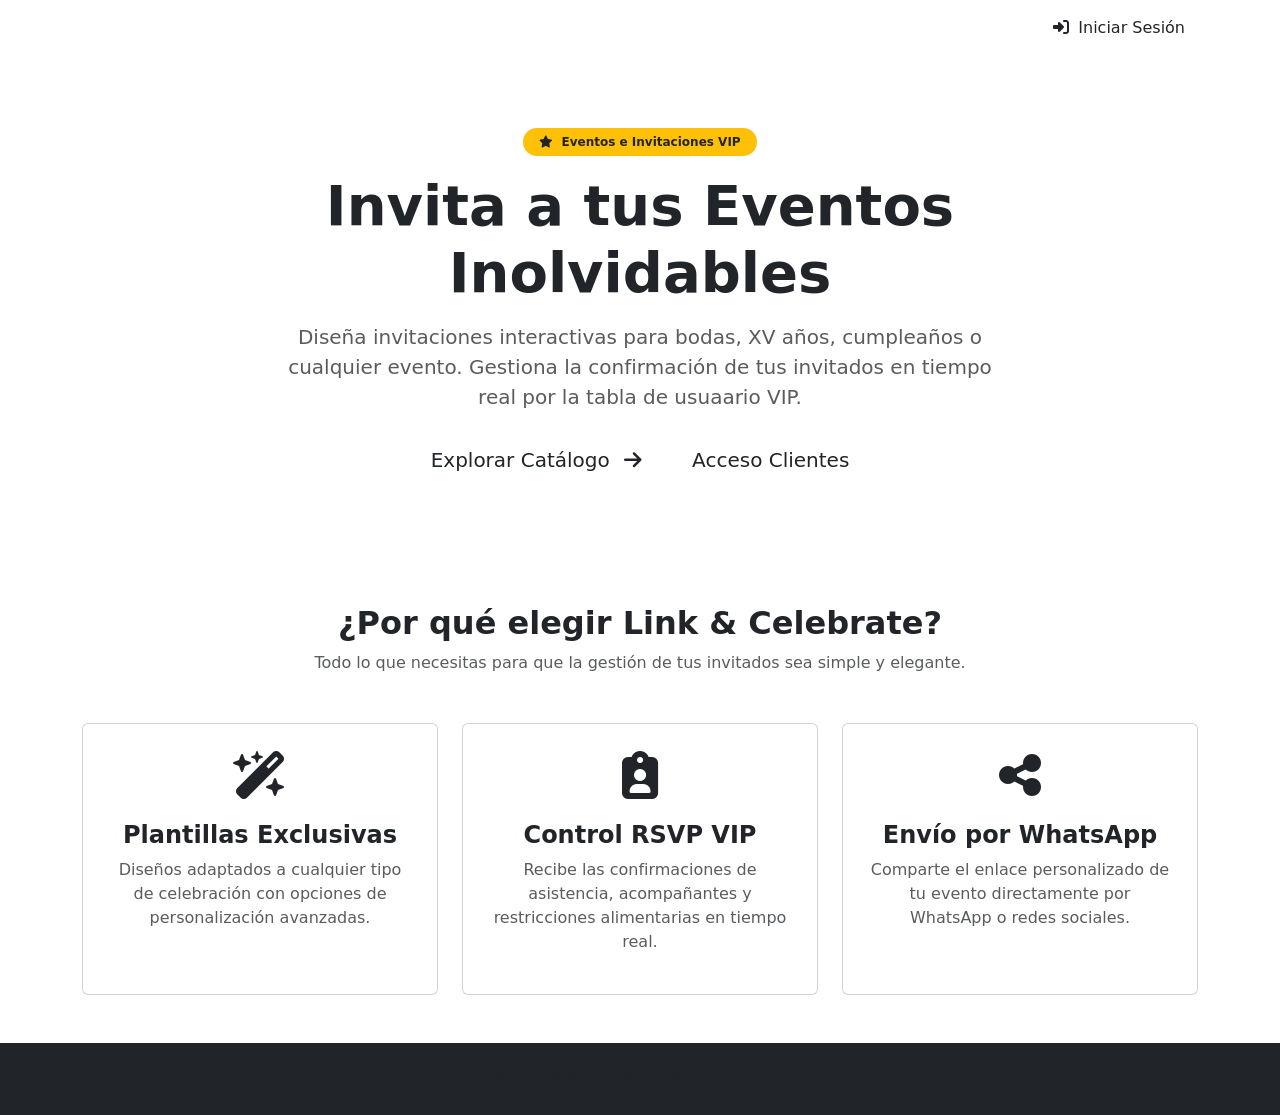
==== backend/src/main/resources/templates/index.html @ 5c07e3cd "feat: se avanzo en el proyecto un 40%" ====
<!DOCTYPE html>
<html xmlns:th="http://www.thymeleaf.org" lang="es">
<head>
    <meta charset="UTF-8">
    <meta name="viewport" content="width=device-width, initial-scale=1.0">
    <title>Link & Celebrate | Invitaciones Digitales</title>

    <!-- Bootstrap 5 CSS -->
    <link href="https://cdn.jsdelivr.net/npm/bootstrap@5.3.0/dist/css/bootstrap.min.css" rel="stylesheet">
    <!-- FontAwesome para Iconos -->
    <link rel="stylesheet" href="https://cdnjs.cloudflare.com/ajax/libs/font-awesome/6.4.0/css/all.min.css">

    <!-- CSS Personalizado (static/style-home.css) -->
    <link rel="stylesheet" th:href="@{/style-home.css}">
</head>
<body>

<!-- NAVBAR -->
<nav class="navbar navbar-expand-lg navbar-dark navbar-custom sticky-top">
    <div class="container">
        <a class="navbar-brand fw-bold" th:href="@{/}">
            <i class="fa-solid fa-champagne-glasses me-2"></i>Link & Celebrate
        </a>
        <button class="navbar-toggler" type="button" data-bs-toggle="collapse" data-bs-target="#navbarNav">
            <span class="navbar-toggler-icon"></span>
        </button>
        <div class="collapse navbar-collapse" id="navbarNav">
            <ul class="navbar-nav ms-auto align-items-center">
                <li class="nav-item">
                    <a class="nav-link active" th:href="@{/}">Inicio</a>
                </li>
                <li class="nav-item">
                    <a class="nav-link" th:href="@{/plantillas-catalogo}">Catálogo</a>
                </li>
                <li class="nav-item ms-lg-3">
                    <a class="btn btn-secondary-dark-custom" th:href="@{/login}">
                        <i class="fa-solid fa-right-to-bracket me-1"></i> Iniciar Sesión
                    </a>
                </li>
            </ul>
        </div>
    </div>
</nav>

<!-- HERO SECTION -->
<header class="hero-section text-center py-5">
    <div class="container py-4">
        <div class="row justify-content-center">
            <div class="col-lg-8">
                    <span class="badge bg-warning text-dark px-3 py-2 rounded-pill mb-3 fw-semibold">
                        <i class="fa-solid fa-star me-1"></i> Eventos e Invitaciones VIP
                    </span>
                <h1 class="display-4 fw-bold mb-3 text-secondary-dark">
                    Invita a tus Eventos Inolvidables
                </h1>
                <p class="lead text-muted mb-4">
                    Diseña invitaciones interactivas para bodas, XV años, cumpleaños o cualquier evento. Gestiona la confirmación de tus invitados en tiempo real por la tabla de usuaario VIP.
                </p>
                <div class="d-flex justify-content-center gap-3">
                    <a th:href="@{/plantillas-catalogo}" class="btn btn-secondary-dark-custom btn-lg">
                        Explorar Catálogo <i class="fa-solid fa-arrow-right ms-2"></i>
                    </a>
                    <a th:href="@{/login}" class="btn btn-outline-dark-custom btn-lg">
                        Acceso Clientes
                    </a>
                </div>
            </div>
        </div>
    </div>
</header>

<!-- CARACTERÍSTICAS -->
<section class="py-5 bg-white">
    <div class="container">
        <div class="text-center mb-5">
            <h2 class="fw-bold text-secondary-dark">¿Por qué elegir Link & Celebrate?</h2>
            <p class="text-muted">Todo lo que necesitas para que la gestión de tus invitados sea simple y elegante.</p>
        </div>

        <div class="row g-4 text-center">
            <div class="col-md-4">
                <div class="card card-custom h-100 p-4">
                    <div class="display-5 title-gold mb-3">
                        <i class="fa-solid fa-wand-magic-sparkles"></i>
                    </div>
                    <h4 class="fw-bold text-secondary-dark">Plantillas Exclusivas</h4>
                    <p class="text-muted">Diseños adaptados a cualquier tipo de celebración con opciones de personalización avanzadas.</p>
                </div>
            </div>

            <div class="col-md-4">
                <div class="card card-custom h-100 p-4">
                    <div class="display-5 title-gold mb-3">
                        <i class="fa-solid fa-clipboard-user"></i>
                    </div>
                    <h4 class="fw-bold text-secondary-dark">Control RSVP VIP</h4>
                    <p class="text-muted">Recibe las confirmaciones de asistencia, acompañantes y restricciones alimentarias en tiempo real.</p>
                </div>
            </div>

            <div class="col-md-4">
                <div class="card card-custom h-100 p-4">
                    <div class="display-5 title-gold mb-3">
                        <i class="fa-solid fa-share-nodes"></i>
                    </div>
                    <h4 class="fw-bold text-secondary-dark">Envío por WhatsApp</h4>
                    <p class="text-muted">Comparte el enlace personalizado de tu evento directamente por WhatsApp o redes sociales.</p>
                </div>
            </div>
        </div>
    </div>
</section>

<!-- FOOTER -->
<footer class="py-4 bg-dark text-white text-center">
    <div class="container">
        <p class="mb-0 text-muted">&copy; 2026 Link & Celebrate. Todos los derechos reservados.</p>
    </div>
</footer>

<!-- Bootstrap JS Bundle -->
<script src="https://cdn.jsdelivr.net/npm/bootstrap@5.3.0/dist/js/bootstrap.bundle.min.js"></script>
</body>
</html>
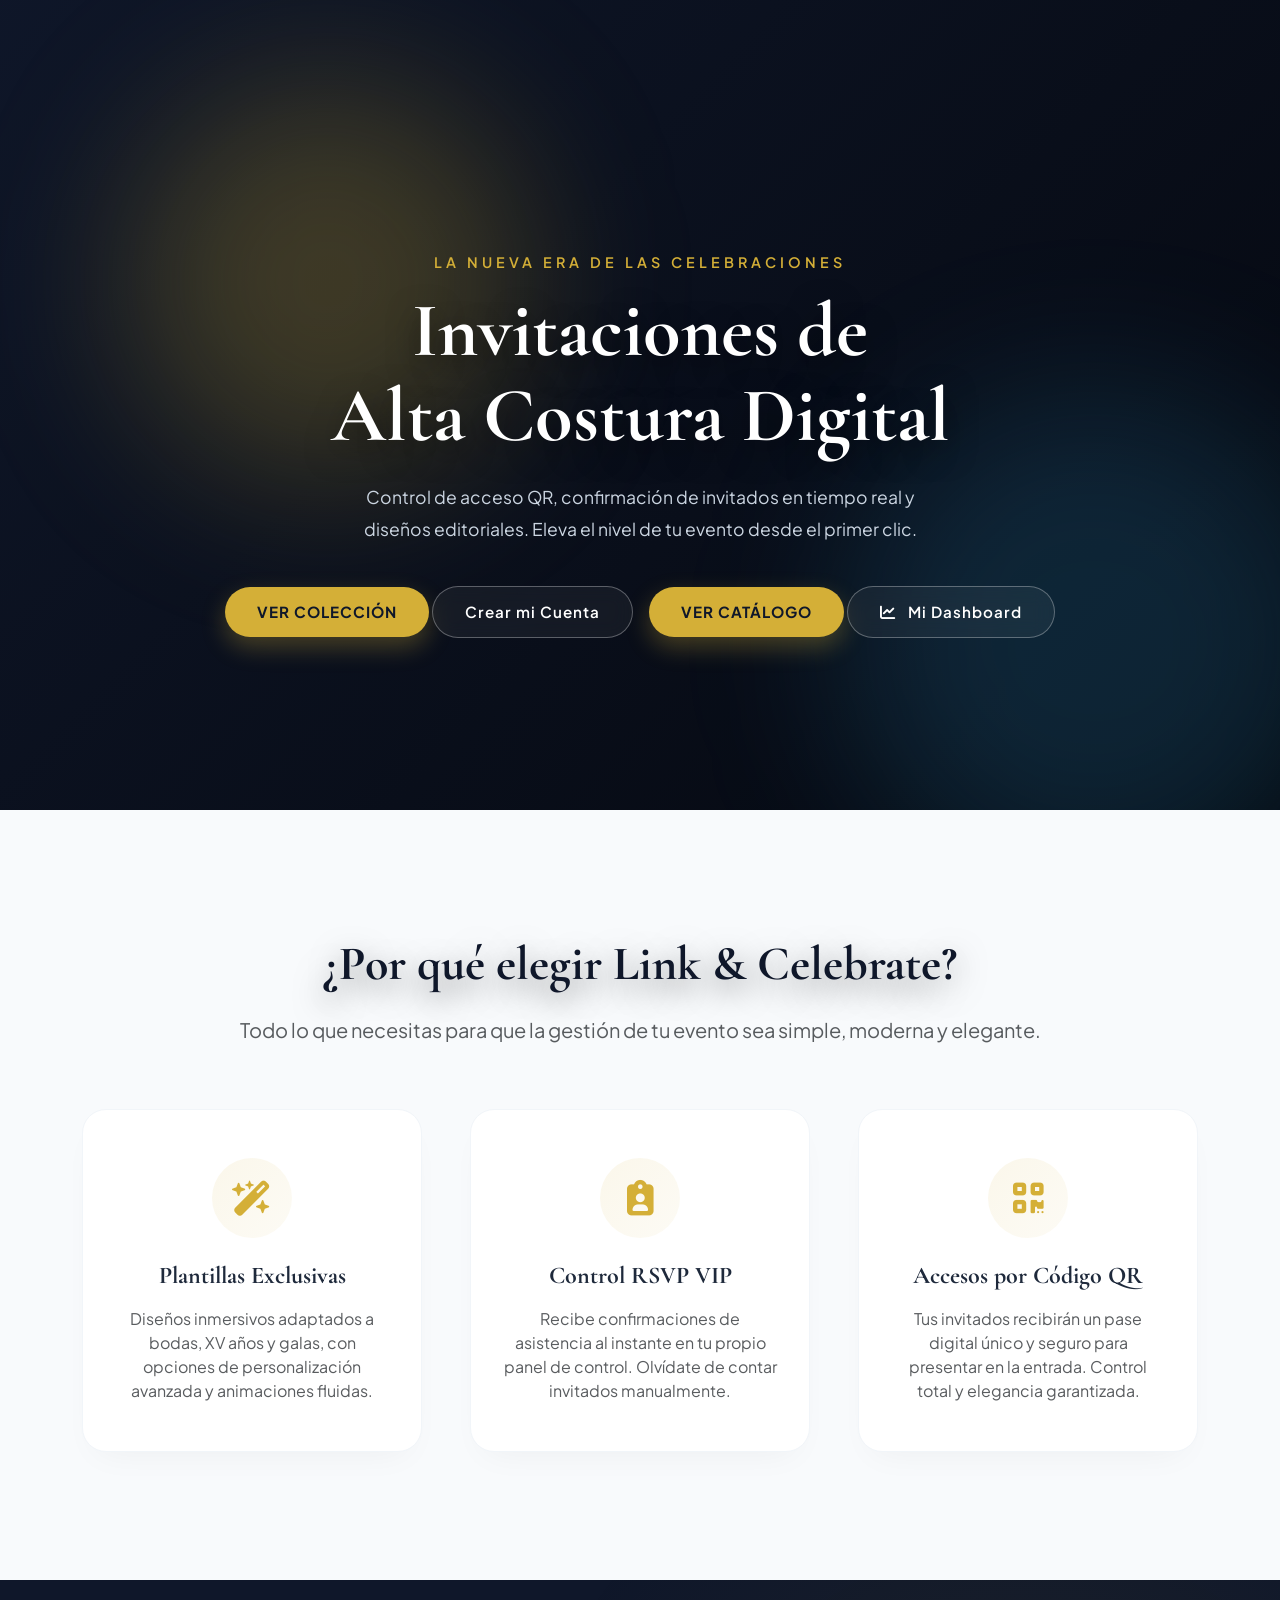
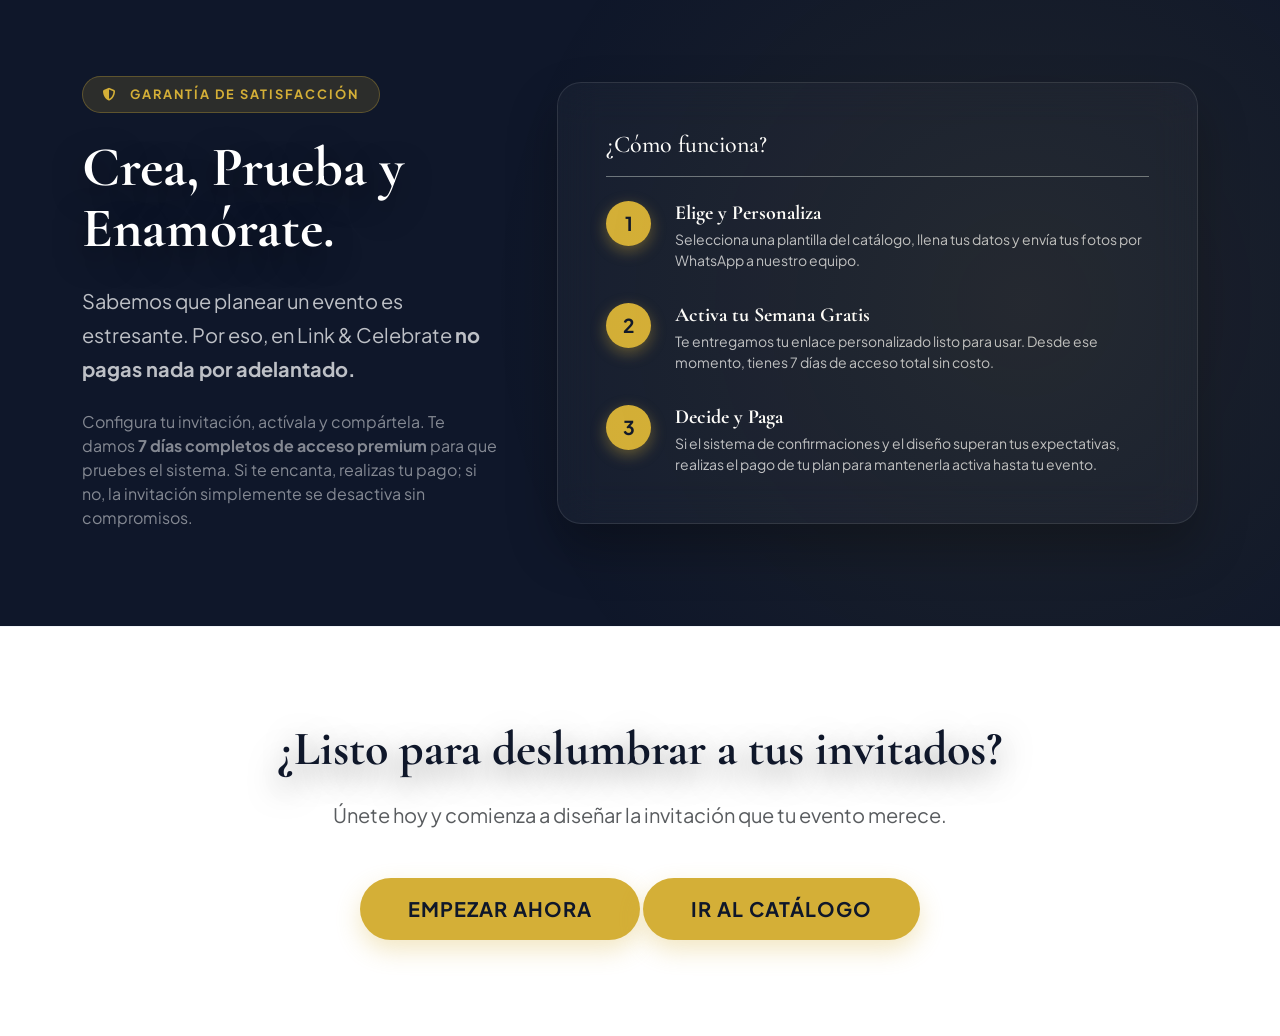
==== commit b5784787: "Actualización de base de datos y diseño" ====
--- a/backend/src/main/resources/templates/index.html
+++ b/backend/src/main/resources/templates/index.html
@@ -1,124 +1,428 @@
 <!DOCTYPE html>
-<html xmlns:th="http://www.thymeleaf.org" lang="es">
+<html xmlns:th="http://www.thymeleaf.org"
+      xmlns:sec="http://www.thymeleaf.org/extras/spring-security"
+      lang="es">
 <head>
     <meta charset="UTF-8">
     <meta name="viewport" content="width=device-width, initial-scale=1.0">
-    <title>Link & Celebrate | Invitaciones Digitales</title>
-
-    <!-- Bootstrap 5 CSS -->
+    <title>Inicio | Link & Celebrate</title>
+
+    <!-- Fuentes Google -->
+    <link href="https://fonts.googleapis.com/css2?family=Cormorant+Garamond:wght@600;700&family=Plus+Jakarta+Sans:wght@400;500;600;700&display=swap" rel="stylesheet">
+    <!-- Bootstrap 5 -->
     <link href="https://cdn.jsdelivr.net/npm/bootstrap@5.3.0/dist/css/bootstrap.min.css" rel="stylesheet">
-    <!-- FontAwesome para Iconos -->
+    <!-- FontAwesome -->
     <link rel="stylesheet" href="https://cdnjs.cloudflare.com/ajax/libs/font-awesome/6.4.0/css/all.min.css">
 
-    <!-- CSS Personalizado (static/style-home.css) -->
-    <link rel="stylesheet" th:href="@{/style-home.css}">
+    <style>
+        :root {
+            --bg-body: #f8fafc;
+            --primary-dark: #0f172a;
+            --accent-gold: #d4af37;
+            --text-dark: #1e293b;
+            --text-muted: #64748b;
+            --card-radius: 24px;
+        }
+
+        body {
+            background-color: var(--bg-body);
+            font-family: 'Plus Jakarta Sans', sans-serif;
+            color: var(--text-dark);
+            overflow-x: hidden;
+        }
+
+        h1, h2, h3, h4, h5, h6 {
+            font-family: 'Cormorant Garamond', serif;
+        }
+
+        /* HERO SECTION CINEMATOGRÁFICO */
+        .main-hero {
+            position: relative;
+            background-color: #05080f;
+            min-height: 90vh;
+            display: flex;
+            align-items: center;
+            overflow: hidden;
+            padding-top: 80px;
+        }
+
+        .bg-image {
+            position: absolute;
+            top: -10%; left: -10%;
+            width: 120%; height: 120%;
+            background-image: url('https://images.unsplash.com/photo-1511285560929-80b456fea0bc?auto=format&fit=crop&w=1920&q=80');
+            background-size: cover;
+            background-position: center;
+            filter: blur(8px);
+            animation: kenBurns 25s infinite alternate ease-in-out;
+            z-index: 0;
+            opacity: 0.6;
+        }
+
+        @keyframes kenBurns {
+            0% { transform: scale(1); }
+            100% { transform: scale(1.15) rotate(1deg); }
+        }
+
+        .bg-overlay {
+            position: absolute;
+            top: 0; left: 0; width: 100%; height: 100%;
+            background: linear-gradient(135deg, rgba(15, 23, 42, 0.95) 0%, rgba(5, 8, 15, 0.8) 100%);
+            z-index: 1;
+        }
+
+        /* Orbes de Luz */
+        .light-orb {
+            position: absolute;
+            border-radius: 50%;
+            filter: blur(80px);
+            z-index: 2;
+            animation: floatOrb 15s infinite ease-in-out alternate;
+            pointer-events: none;
+        }
+        .orb-gold { width: 400px; height: 400px; background: rgba(212, 175, 55, 0.25); top: 10%; left: 10%; }
+        .orb-blue { width: 500px; height: 500px; background: rgba(56, 189, 248, 0.15); bottom: -10%; right: -5%; animation-delay: -5s; }
+
+        @keyframes floatOrb {
+            0% { transform: translate(0, 0) scale(1); }
+            100% { transform: translate(60px, 40px) scale(1.2); }
+        }
+
+        .hero-content {
+            position: relative;
+            z-index: 10;
+            text-align: center;
+        }
+
+        .hero-title {
+            color: #ffffff;
+            font-size: clamp(3rem, 6vw, 5.5rem);
+            font-weight: 700;
+            line-height: 1.1;
+            margin-bottom: 1.5rem;
+            text-shadow: 0 10px 30px rgba(0,0,0,0.5);
+        }
+
+        .hero-subtitle {
+            color: var(--accent-gold);
+            letter-spacing: 4px;
+            text-transform: uppercase;
+            font-size: 0.9rem;
+            font-weight: 600;
+            display: block;
+            margin-bottom: 1rem;
+        }
+
+        .hero-text {
+            color: #cbd5e1;
+            font-size: 1.1rem;
+            max-width: 600px;
+            margin: 0 auto 2.5rem auto;
+            line-height: 1.8;
+        }
+
+        /* BOTONES PREMIUM */
+        .btn-gold-solid {
+            background: var(--accent-gold);
+            color: var(--primary-dark);
+            border: none;
+            padding: 14px 32px;
+            border-radius: 50px;
+            font-size: 0.95rem;
+            font-weight: 700;
+            letter-spacing: 1px;
+            text-transform: uppercase;
+            text-decoration: none;
+            transition: all 0.3s ease;
+            display: inline-block;
+            box-shadow: 0 10px 25px rgba(212, 175, 55, 0.3);
+        }
+
+        .btn-gold-solid:hover {
+            transform: translateY(-3px);
+            box-shadow: 0 15px 30px rgba(212, 175, 55, 0.4);
+            color: var(--primary-dark);
+            background: #e5c048;
+        }
+
+        .btn-outline-light {
+            background: rgba(255, 255, 255, 0.05);
+            color: #ffffff;
+            border: 1px solid rgba(255, 255, 255, 0.3);
+            backdrop-filter: blur(10px);
+            padding: 14px 32px;
+            border-radius: 50px;
+            font-size: 0.95rem;
+            font-weight: 600;
+            letter-spacing: 1px;
+            text-decoration: none;
+            transition: all 0.3s ease;
+            display: inline-block;
+        }
+
+        .btn-outline-light:hover {
+            background: #ffffff;
+            color: var(--primary-dark);
+            transform: translateY(-3px);
+        }
+
+        /* SECCIÓN: ¿POR QUÉ ELEGIRNOS? */
+        .features-section {
+            padding: 8rem 0;
+            background-color: var(--bg-body);
+            position: relative;
+        }
+
+        .section-header {
+            text-align: center;
+            margin-bottom: 4rem;
+        }
+
+        .feature-card {
+            background: #ffffff;
+            border-radius: var(--card-radius);
+            padding: 3rem 2rem;
+            text-align: center;
+            border: 1px solid #f1f5f9;
+            box-shadow: 0 15px 35px -15px rgba(0,0,0,0.05);
+            transition: all 0.4s cubic-bezier(0.16, 1, 0.3, 1);
+            height: 100%;
+        }
+
+        .feature-card:hover {
+            transform: translateY(-12px);
+            box-shadow: 0 30px 60px -15px rgba(15, 23, 42, 0.12);
+            border-color: var(--accent-gold);
+        }
+
+        .feature-icon-wrapper {
+            width: 80px;
+            height: 80px;
+            background: linear-gradient(135deg, rgba(212, 175, 55, 0.1) 0%, rgba(212, 175, 55, 0.05) 100%);
+            color: var(--accent-gold);
+            border-radius: 50%;
+            display: flex;
+            align-items: center;
+            justify-content: center;
+            font-size: 2.2rem;
+            margin: 0 auto 1.5rem auto;
+            transition: all 0.4s ease;
+        }
+
+        .feature-card:hover .feature-icon-wrapper {
+            background: var(--accent-gold);
+            color: #ffffff;
+            transform: scale(1.1) rotate(5deg);
+        }
+
+        /* SECCIÓN: PERÍODO DE PRUEBA (TRIAL) */
+        .trial-section {
+            background: var(--primary-dark);
+            padding: 6rem 0;
+            position: relative;
+            overflow: hidden;
+            color: #ffffff;
+        }
+
+        .trial-section::after {
+            content: '';
+            position: absolute;
+            top: 0; right: 0; bottom: 0; left: 0;
+            background: radial-gradient(circle at 80% 50%, rgba(212, 175, 55, 0.08) 0%, transparent 50%);
+            pointer-events: none;
+        }
+
+        .trial-badge {
+            background: rgba(212, 175, 55, 0.15);
+            color: var(--accent-gold);
+            padding: 8px 20px;
+            border-radius: 50px;
+            font-size: 0.8rem;
+            font-weight: 700;
+            letter-spacing: 2px;
+            text-transform: uppercase;
+            display: inline-block;
+            margin-bottom: 1.5rem;
+            border: 1px solid rgba(212, 175, 55, 0.3);
+        }
+
+        .glass-box {
+            background: rgba(255, 255, 255, 0.03);
+            backdrop-filter: blur(20px);
+            -webkit-backdrop-filter: blur(20px);
+            border: 1px solid rgba(255, 255, 255, 0.1);
+            border-radius: 24px;
+            padding: 3rem;
+            box-shadow: 0 25px 50px rgba(0,0,0,0.3);
+        }
+
+        .step-item {
+            display: flex;
+            align-items: flex-start;
+            margin-bottom: 2rem;
+        }
+
+        .step-number {
+            width: 45px;
+            height: 45px;
+            background: var(--accent-gold);
+            color: var(--primary-dark);
+            border-radius: 50%;
+            display: flex;
+            align-items: center;
+            justify-content: center;
+            font-weight: 700;
+            font-size: 1.2rem;
+            flex-shrink: 0;
+            margin-right: 1.5rem;
+            box-shadow: 0 5px 15px rgba(212, 175, 55, 0.4);
+        }
+
+        /* FOOTER / CALL TO ACTION */
+        .cta-section {
+            padding: 6rem 0;
+            text-align: center;
+            background: #ffffff;
+            border-top: 1px solid #f1f5f9;
+        }
+    </style>
 </head>
 <body>
 
-<!-- NAVBAR -->
-<nav class="navbar navbar-expand-lg navbar-dark navbar-custom sticky-top">
-    <div class="container">
-        <a class="navbar-brand fw-bold" th:href="@{/}">
-            <i class="fa-solid fa-champagne-glasses me-2"></i>Link & Celebrate
-        </a>
-        <button class="navbar-toggler" type="button" data-bs-toggle="collapse" data-bs-target="#navbarNav">
-            <span class="navbar-toggler-icon"></span>
-        </button>
-        <div class="collapse navbar-collapse" id="navbarNav">
-            <ul class="navbar-nav ms-auto align-items-center">
-                <li class="nav-item">
-                    <a class="nav-link active" th:href="@{/}">Inicio</a>
-                </li>
-                <li class="nav-item">
-                    <a class="nav-link" th:href="@{/plantillas-catalogo}">Catálogo</a>
-                </li>
-                <li class="nav-item ms-lg-3">
-                    <a class="btn btn-secondary-dark-custom" th:href="@{/login}">
-                        <i class="fa-solid fa-right-to-bracket me-1"></i> Iniciar Sesión
-                    </a>
-                </li>
-            </ul>
+<!-- NAVBAR PRINCIPAL -->
+<div th:replace="~{navbar :: menu_superior}"></div>
+
+<!-- 1. HERO SECTION -->
+<section class="main-hero">
+    <div class="bg-image"></div>
+    <div class="bg-overlay"></div>
+    <div class="light-orb orb-gold"></div>
+    <div class="light-orb orb-blue"></div>
+
+    <div class="container hero-content">
+        <span class="hero-subtitle">La Nueva Era de las Celebraciones</span>
+        <h1 class="hero-title">Invitaciones de <br> Alta Costura Digital</h1>
+        <p class="hero-text">Control de acceso QR, confirmación de invitados en tiempo real y diseños editoriales. Eleva el nivel de tu evento desde el primer clic.</p>
+
+        <div class="d-flex flex-column flex-sm-row justify-content-center gap-3 mt-4">
+
+            <!-- VISTA PARA USUARIOS NO LOGUEADOS (Anónimos) -->
+            <th:block sec:authorize="isAnonymous()">
+                <a th:href="@{/plantillas-catalogo}" class="btn-gold-solid">Ver Colección</a>
+                <a th:href="@{/registro}" class="btn-outline-light">Crear mi Cuenta</a>
+            </th:block>
+
+            <!-- VISTA PARA USUARIOS LOGUEADOS (Autenticados) -->
+            <th:block sec:authorize="isAuthenticated()">
+                <a th:href="@{/plantillas-catalogo}" class="btn-gold-solid">Ver Catálogo</a>
+                <a th:href="@{/dashboard}" class="btn-outline-light"><i class="fa-solid fa-chart-line me-2"></i> Mi Dashboard</a>
+            </th:block>
+
         </div>
     </div>
-</nav>
-
-<!-- HERO SECTION -->
-<header class="hero-section text-center py-5">
-    <div class="container py-4">
-        <div class="row justify-content-center">
-            <div class="col-lg-8">
-                    <span class="badge bg-warning text-dark px-3 py-2 rounded-pill mb-3 fw-semibold">
-                        <i class="fa-solid fa-star me-1"></i> Eventos e Invitaciones VIP
-                    </span>
-                <h1 class="display-4 fw-bold mb-3 text-secondary-dark">
-                    Invita a tus Eventos Inolvidables
-                </h1>
-                <p class="lead text-muted mb-4">
-                    Diseña invitaciones interactivas para bodas, XV años, cumpleaños o cualquier evento. Gestiona la confirmación de tus invitados en tiempo real por la tabla de usuaario VIP.
-                </p>
-                <div class="d-flex justify-content-center gap-3">
-                    <a th:href="@{/plantillas-catalogo}" class="btn btn-secondary-dark-custom btn-lg">
-                        Explorar Catálogo <i class="fa-solid fa-arrow-right ms-2"></i>
-                    </a>
-                    <a th:href="@{/login}" class="btn btn-outline-dark-custom btn-lg">
-                        Acceso Clientes
-                    </a>
+</section>
+
+<!-- 2. BENEFICIOS -->
+<section class="features-section">
+    <div class="container">
+        <div class="section-header">
+            <h2 class="hero-title" style="color: var(--primary-dark); font-size: 3rem;">¿Por qué elegir Link & Celebrate?</h2>
+            <p class="text-muted fs-5">Todo lo que necesitas para que la gestión de tu evento sea simple, moderna y elegante.</p>
+        </div>
+
+        <div class="row g-4 g-lg-5">
+            <div class="col-12 col-md-4">
+                <div class="feature-card">
+                    <div class="feature-icon-wrapper"><i class="fa-solid fa-wand-magic-sparkles"></i></div>
+                    <h4 class="fw-bold mb-3">Plantillas Exclusivas</h4>
+                    <p class="text-muted mb-0">Diseños inmersivos adaptados a bodas, XV años y galas, con opciones de personalización avanzada y animaciones fluidas.</p>
                 </div>
             </div>
-        </div>
-    </div>
-</header>
-
-<!-- CARACTERÍSTICAS -->
-<section class="py-5 bg-white">
-    <div class="container">
-        <div class="text-center mb-5">
-            <h2 class="fw-bold text-secondary-dark">¿Por qué elegir Link & Celebrate?</h2>
-            <p class="text-muted">Todo lo que necesitas para que la gestión de tus invitados sea simple y elegante.</p>
-        </div>
-
-        <div class="row g-4 text-center">
-            <div class="col-md-4">
-                <div class="card card-custom h-100 p-4">
-                    <div class="display-5 title-gold mb-3">
-                        <i class="fa-solid fa-wand-magic-sparkles"></i>
-                    </div>
-                    <h4 class="fw-bold text-secondary-dark">Plantillas Exclusivas</h4>
-                    <p class="text-muted">Diseños adaptados a cualquier tipo de celebración con opciones de personalización avanzadas.</p>
+
+            <div class="col-12 col-md-4">
+                <div class="feature-card">
+                    <div class="feature-icon-wrapper"><i class="fa-solid fa-clipboard-user"></i></div>
+                    <h4 class="fw-bold mb-3">Control RSVP VIP</h4>
+                    <p class="text-muted mb-0">Recibe confirmaciones de asistencia al instante en tu propio panel de control. Olvídate de contar invitados manualmente.</p>
                 </div>
             </div>
 
-            <div class="col-md-4">
-                <div class="card card-custom h-100 p-4">
-                    <div class="display-5 title-gold mb-3">
-                        <i class="fa-solid fa-clipboard-user"></i>
-                    </div>
-                    <h4 class="fw-bold text-secondary-dark">Control RSVP VIP</h4>
-                    <p class="text-muted">Recibe las confirmaciones de asistencia, acompañantes y restricciones alimentarias en tiempo real.</p>
-                </div>
-            </div>
-
-            <div class="col-md-4">
-                <div class="card card-custom h-100 p-4">
-                    <div class="display-5 title-gold mb-3">
-                        <i class="fa-solid fa-share-nodes"></i>
-                    </div>
-                    <h4 class="fw-bold text-secondary-dark">Envío por WhatsApp</h4>
-                    <p class="text-muted">Comparte el enlace personalizado de tu evento directamente por WhatsApp o redes sociales.</p>
+            <div class="col-12 col-md-4">
+                <div class="feature-card">
+                    <div class="feature-icon-wrapper"><i class="fa-solid fa-qrcode"></i></div>
+                    <h4 class="fw-bold mb-3">Accesos por Código QR</h4>
+                    <p class="text-muted mb-0">Tus invitados recibirán un pase digital único y seguro para presentar en la entrada. Control total y elegancia garantizada.</p>
                 </div>
             </div>
         </div>
     </div>
 </section>
 
-<!-- FOOTER -->
-<footer class="py-4 bg-dark text-white text-center">
+<!-- 3. GARANTÍA Y PRUEBA -->
+<section class="trial-section">
     <div class="container">
-        <p class="mb-0 text-muted">&copy; 2026 Link & Celebrate. Todos los derechos reservados.</p>
+        <div class="row align-items-center">
+            <div class="col-12 col-lg-5 mb-5 mb-lg-0 pe-lg-5">
+                <span class="trial-badge"><i class="fa-solid fa-shield-halved me-2"></i> Garantía de Satisfacción</span>
+                <h2 class="hero-title text-white mb-4" style="font-size: 3.5rem;">Crea, Prueba y Enamórate.</h2>
+                <p class="fs-5 text-light opacity-75 mb-4" style="line-height: 1.7;">
+                    Sabemos que planear un evento es estresante. Por eso, en Link & Celebrate <strong>no pagas nada por adelantado.</strong>
+                </p>
+                <p class="fs-6 text-light opacity-50 mb-0">
+                    Configura tu invitación, actívala y compártela. Te damos <strong>7 días completos de acceso premium</strong> para que pruebes el sistema. Si te encanta, realizas tu pago; si no, la invitación simplemente se desactiva sin compromisos.
+                </p>
+            </div>
+
+            <div class="col-12 col-lg-7">
+                <div class="glass-box">
+                    <h4 class="text-white mb-4 pb-3 border-bottom border-secondary">¿Cómo funciona?</h4>
+
+                    <div class="step-item">
+                        <div class="step-number">1</div>
+                        <div>
+                            <h5 class="text-white fw-bold mb-1">Elige y Personaliza</h5>
+                            <p class="text-light opacity-75 small mb-0">Selecciona una plantilla del catálogo, llena tus datos y envía tus fotos por WhatsApp a nuestro equipo.</p>
+                        </div>
+                    </div>
+
+                    <div class="step-item">
+                        <div class="step-number">2</div>
+                        <div>
+                            <h5 class="text-white fw-bold mb-1">Activa tu Semana Gratis</h5>
+                            <p class="text-light opacity-75 small mb-0">Te entregamos tu enlace personalizado listo para usar. Desde ese momento, tienes 7 días de acceso total sin costo.</p>
+                        </div>
+                    </div>
+
+                    <div class="step-item mb-0">
+                        <div class="step-number">3</div>
+                        <div>
+                            <h5 class="text-white fw-bold mb-1">Decide y Paga</h5>
+                            <p class="text-light opacity-75 small mb-0">Si el sistema de confirmaciones y el diseño superan tus expectativas, realizas el pago de tu plan para mantenerla activa hasta tu evento.</p>
+                        </div>
+                    </div>
+                </div>
+            </div>
+        </div>
     </div>
-</footer>
-
-<!-- Bootstrap JS Bundle -->
+</section>
+
+<!-- 4. CALL TO ACTION FINAL -->
+<section class="cta-section">
+    <div class="container">
+        <h2 class="hero-title" style="color: var(--primary-dark); font-size: 3rem;">¿Listo para deslumbrar a tus invitados?</h2>
+        <p class="text-muted fs-5 mb-5 mt-3">Únete hoy y comienza a diseñar la invitación que tu evento merece.</p>
+
+        <th:block sec:authorize="isAnonymous()">
+            <a th:href="@{/plantillas-catalogo}" class="btn-gold-solid fs-5 px-5 py-3">Empezar Ahora</a>
+        </th:block>
+
+        <th:block sec:authorize="isAuthenticated()">
+            <a th:href="@{/plantillas-catalogo}" class="btn-gold-solid fs-5 px-5 py-3">Ir al Catálogo</a>
+        </th:block>
+
+    </div>
+</section>
+
 <script src="https://cdn.jsdelivr.net/npm/bootstrap@5.3.0/dist/js/bootstrap.bundle.min.js"></script>
 </body>
 </html>
